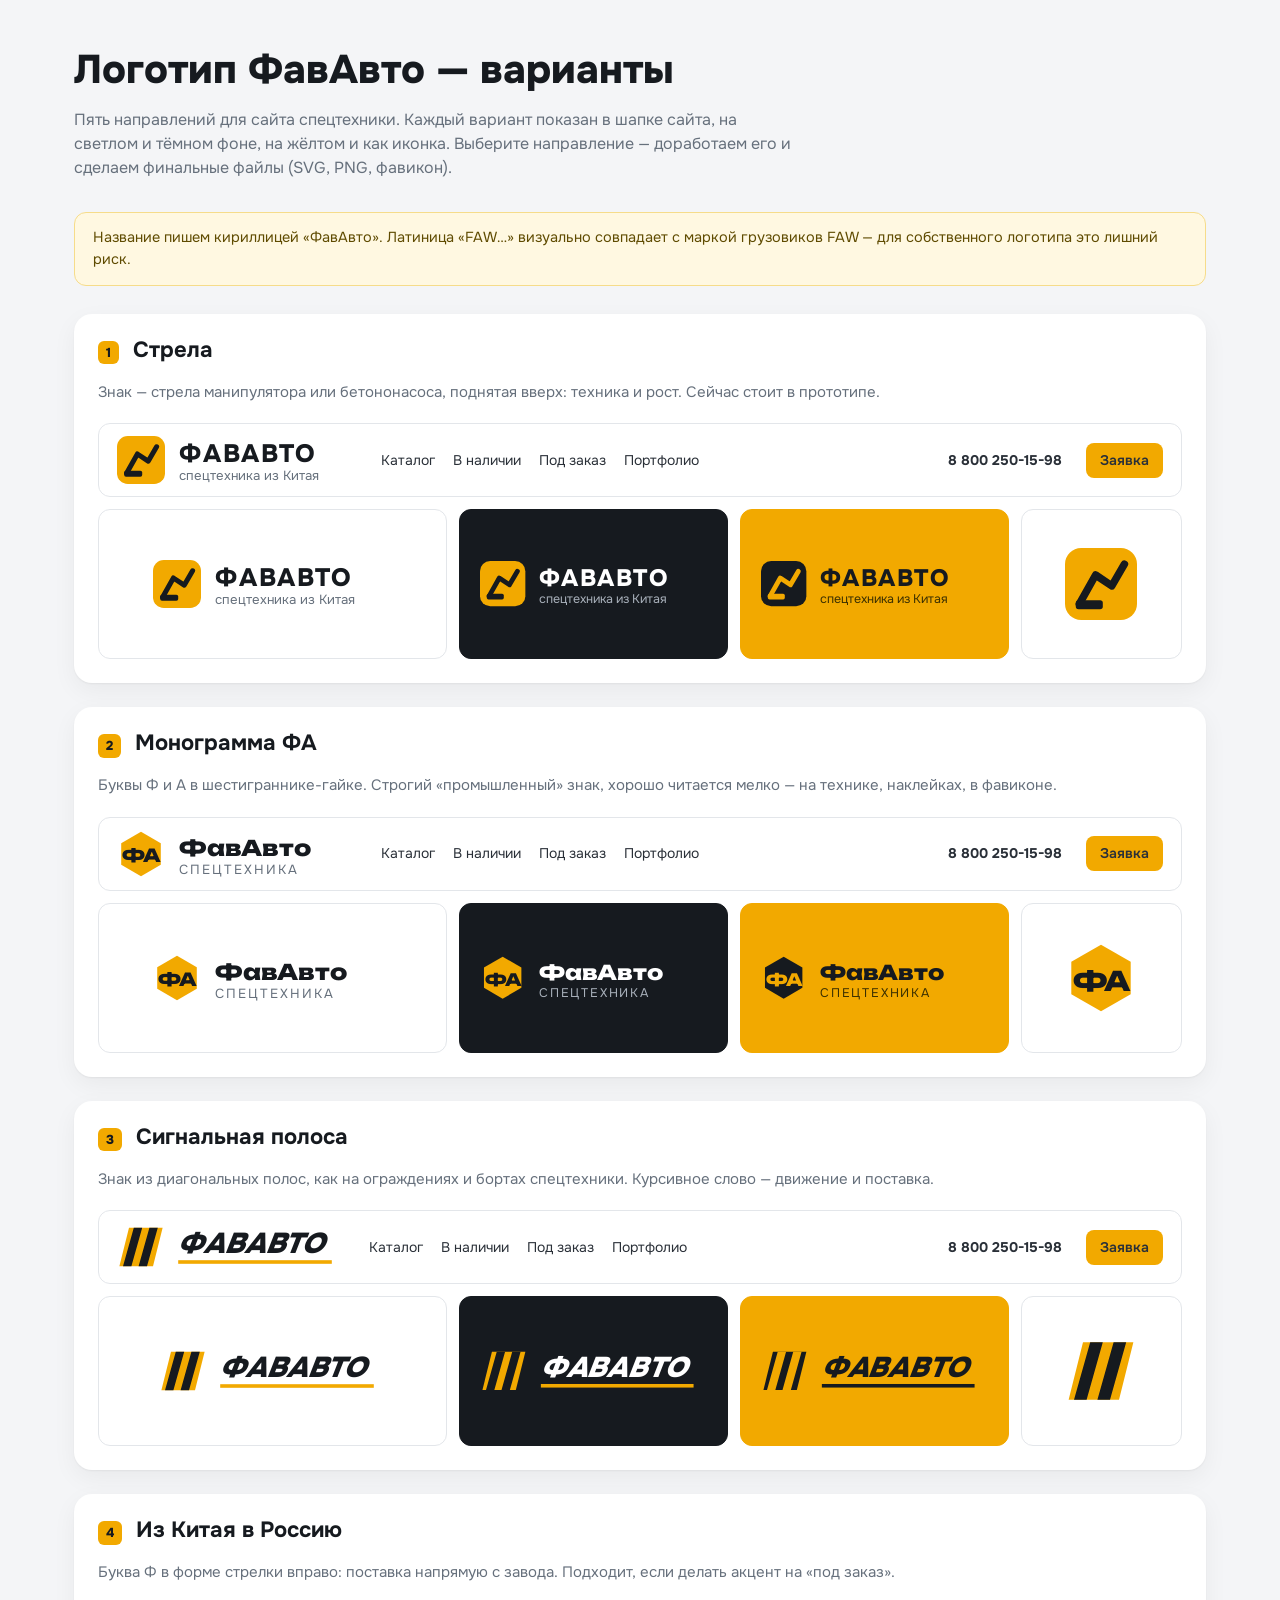
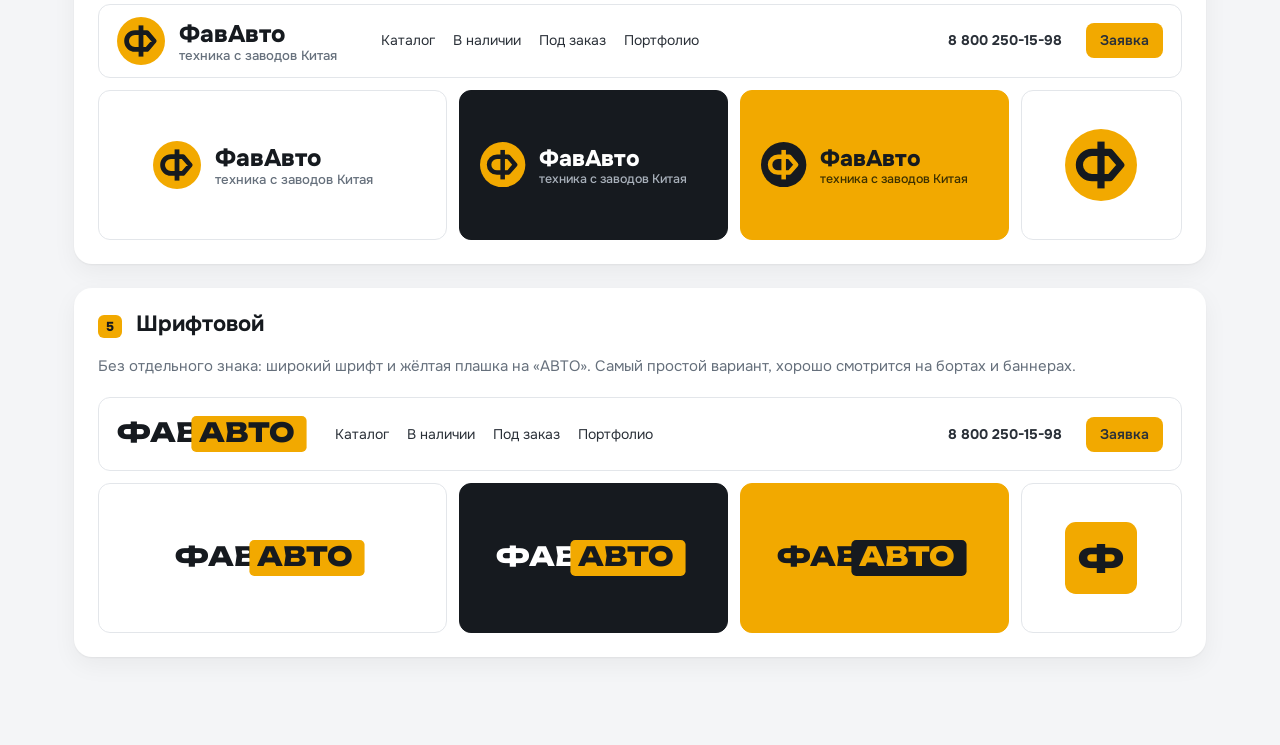
==== logo.html @ 9cebc517 "Погрузчики MGP в каталоге, варианты логотипа Co-Authored-By: Claude Opus 5.5 <noreply@anthropic.com>" ====
<!doctype html>
<html lang="ru">
<head>
<meta charset="utf-8">
<meta name="viewport" content="width=device-width, initial-scale=1">
<meta name="robots" content="noindex, nofollow">
<title>ФавАвто — варианты логотипа</title>
<link rel="preconnect" href="https://fonts.googleapis.com">
<link rel="preconnect" href="https://fonts.gstatic.com" crossorigin>
<link href="https://fonts.googleapis.com/css2?family=Onest:wght@400;500;700;800;900&family=Unbounded:wght@600;800&display=swap" rel="stylesheet">
<style>
:root{--ink:#161a1f;--mut:#66707c;--line:#e3e6ea;--bg:#f4f5f7;--acc:#F2A900}
*{box-sizing:border-box}
body{margin:0;background:var(--bg);color:var(--ink);font:16px/1.5 Onest,system-ui,sans-serif}
.wrap{max-width:1180px;margin:0 auto;padding:40px 24px 64px}
h1{font-size:clamp(28px,4vw,40px);margin:0 0 8px;font-weight:800}
.lead{color:var(--mut);margin:0 0 32px;max-width:720px}
.v{background:#fff;border-radius:18px;box-shadow:0 1px 2px rgba(0,0,0,.05),0 8px 24px rgba(0,0,0,.05);margin-bottom:24px;overflow:hidden}
.v-head{display:flex;align-items:baseline;gap:14px;padding:20px 24px 0;flex-wrap:wrap}
.v-head b{font-size:13px;font-weight:800;background:var(--acc);border-radius:6px;padding:2px 8px}
.v-head h2{margin:0;font-size:22px}
.v-head p{margin:0;color:var(--mut);font-size:15px;flex-basis:100%}
.v-body{display:grid;grid-template-columns:1.3fr 1fr 1fr .6fr;gap:12px;padding:20px 24px 24px}
.tile{border-radius:12px;display:flex;align-items:center;justify-content:center;padding:28px 20px;min-height:150px;border:1px solid var(--line)}
.tile.dark{background:#161a1f;border-color:#161a1f}
.tile.acc{background:var(--acc);border-color:var(--acc)}
.tile svg{max-width:100%;height:auto}
.hdr svg{flex:none}
.tile.ico svg{width:72px;height:72px}
.hdr{grid-column:1/-1;display:flex;align-items:center;gap:24px;border:1px solid var(--line);border-radius:12px;padding:12px 18px;font-size:14px;color:#2a3038}
.hdr nav{display:flex;gap:18px;margin-right:auto}
.hdr .ph{font-weight:700}
.hdr .b{background:var(--acc);border-radius:8px;padding:7px 14px;font-weight:600}
.warn{background:#fff8e1;border:1px solid #f6dc8a;border-radius:12px;padding:14px 18px;font-size:14.5px;color:#5f4b00;margin-bottom:28px}
@media (max-width:860px){.v-body{grid-template-columns:1fr 1fr}.hdr nav{display:none}}
@media (max-width:520px){.wrap{padding:28px 16px 48px}.v-body{grid-template-columns:1fr;padding:16px}.hdr .ph{display:none}}
</style>
</head>
<body>
<div class="wrap">
  <h1>Логотип ФавАвто — варианты</h1>
  <p class="lead">Пять направлений для сайта спецтехники. Каждый вариант показан в шапке сайта, на светлом и тёмном фоне, на жёлтом и как иконка. Выберите направление — доработаем его и сделаем финальные файлы (SVG, PNG, фавикон).</p>
  <div class="warn">Название пишем кириллицей «ФавАвто». Латиница «FAW…» визуально совпадает с маркой грузовиков FAW — для собственного логотипа это лишний риск.</div>
  <div id="list"></div>
</div>
<script>
const Y = '#F2A900', K = '#161a1f';
// каждый вариант: знак (40×40) и слово; f — цвет текста, s — цвет подписи
const V = [
  {t: 'Стрела', d: 'Знак — стрела манипулятора или бетононасоса, поднятая вверх: техника и рост. Сейчас стоит в прототипе.',
   mark: (bg, fg) => `<rect width="40" height="40" rx="9" fill="${bg}"/><path d="M8 31 17 15l9 6 7-12" fill="none" stroke="${fg}" stroke-width="4.2" stroke-linecap="round" stroke-linejoin="round"/><rect x="6" y="29" width="15" height="5" rx="1.5" fill="${fg}"/>`,
   word: (f, s, a = Y, ai = K) => `<text x="52" y="22" font-family="Onest" font-weight="800" font-size="21" letter-spacing="1.3" fill="${f}">ФАВАВТО</text><text x="52" y="37" font-family="Onest" font-size="11" fill="${s}">спецтехника из Китая</text>`, w: 200},
  {t: 'Монограмма ФА', d: 'Буквы Ф и А в шестиграннике-гайке. Строгий «промышленный» знак, хорошо читается мелко — на технике, наклейках, в фавиконе.',
   mark: (bg, fg) => `<path d="M20 1.5 36.5 11v18L20 38.5 3.5 29V11z" fill="${bg}"/><text x="20" y="27" text-anchor="middle" font-family="Unbounded" font-weight="800" font-size="15" fill="${fg}" letter-spacing="-1">ФА</text>`,
   word: (f, s, a = Y, ai = K) => `<text x="52" y="22" font-family="Unbounded" font-weight="800" font-size="18" fill="${f}">ФавАвто</text><text x="52" y="37" font-family="Onest" font-size="11" letter-spacing="1.6" fill="${s}">СПЕЦТЕХНИКА</text>`, w: 200},
  {t: 'Сигнальная полоса', d: 'Знак из диагональных полос, как на ограждениях и бортах спецтехники. Курсивное слово — движение и поставка.',
   mark: (bg, fg) => `<path d="M10 4h28L30 36H2z" fill="${bg}"/><path d="M14 4h7L12 36H5zM27 4h7l-9 32h-7z" fill="${fg}"/>`,
   word: (f, s, a = Y, ai = K) => `<text x="50" y="25" font-family="Onest" font-weight="900" font-style="italic" font-size="24" fill="${f}" transform="skewX(-8)" transform-origin="50 25">ФАВАВТО</text><rect x="51" y="31" width="128" height="3" fill="${a}"/>`, w: 190},
  {t: 'Из Китая в Россию', d: 'Буква Ф в форме стрелки вправо: поставка напрямую с завода. Подходит, если делать акцент на «под заказ».',
   mark: (bg, fg) => `<rect width="40" height="40" rx="20" fill="${bg}"/><path d="M18 7h4v26h-4z" fill="${fg}"/><path d="M20 13h-5a7 7 0 0 0 0 14h5M20 13h5l6 7-6 7h-5" fill="none" stroke="${fg}" stroke-width="4" stroke-linejoin="round"/>`,
   word: (f, s, a = Y, ai = K) => `<text x="52" y="21" font-family="Onest" font-weight="800" font-size="20" fill="${f}">ФавАвто</text><text x="52" y="36" font-family="Onest" font-weight="500" font-size="11" fill="${s}">техника с заводов Китая</text>`, w: 200},
  {t: 'Шрифтовой', d: 'Без отдельного знака: широкий шрифт и жёлтая плашка на «АВТО». Самый простой вариант, хорошо смотрится на бортах и баннерах.',
   mark: (bg, fg) => `<rect width="40" height="40" rx="6" fill="${bg}"/><text x="20" y="28" text-anchor="middle" font-family="Unbounded" font-weight="800" font-size="20" fill="${fg}">Ф</text>`,
   word: (f, s, a = Y, ai = K) => `<text x="0" y="27" font-family="Unbounded" font-weight="800" font-size="22" fill="${f}">ФАВ</text><rect x="62" y="5" width="96" height="30" rx="4" fill="${a}"/><text x="68" y="27" font-family="Unbounded" font-weight="800" font-size="22" fill="${ai}">АВТО</text>`, w: 162, noMark: true},
];
const logo = (v, f, s, bg, fg, a, ai) => `<svg viewBox="0 0 ${v.w} 40" width="${v.w * 1.2}" height="48">${v.noMark ? '' : v.mark(bg, fg)}${v.word(f, s, a, ai)}</svg>`;
document.getElementById('list').innerHTML = V.map((v, i) => `<div class="v">
  <div class="v-head"><b>${i + 1}</b><h2>${v.t}</h2><p>${v.d}</p></div>
  <div class="v-body">
    <div class="hdr">${logo(v, K, '#66707c', Y, K)}<nav><span>Каталог</span><span>В наличии</span><span>Под заказ</span><span>Портфолио</span></nav><span class="ph">8 800 250-15-98</span><span class="b">Заявка</span></div>
    <div class="tile">${logo(v, K, '#66707c', Y, K)}</div>
    <div class="tile dark">${logo(v, '#fff', '#a9b1bb', Y, K)}</div>
    <div class="tile acc">${logo(v, K, '#3b3000', K, Y, K, Y)}</div>
    <div class="tile ico"><svg viewBox="0 0 40 40">${v.mark(Y, K)}</svg></div>
  </div></div>`).join('');
</script>
</body>
</html>
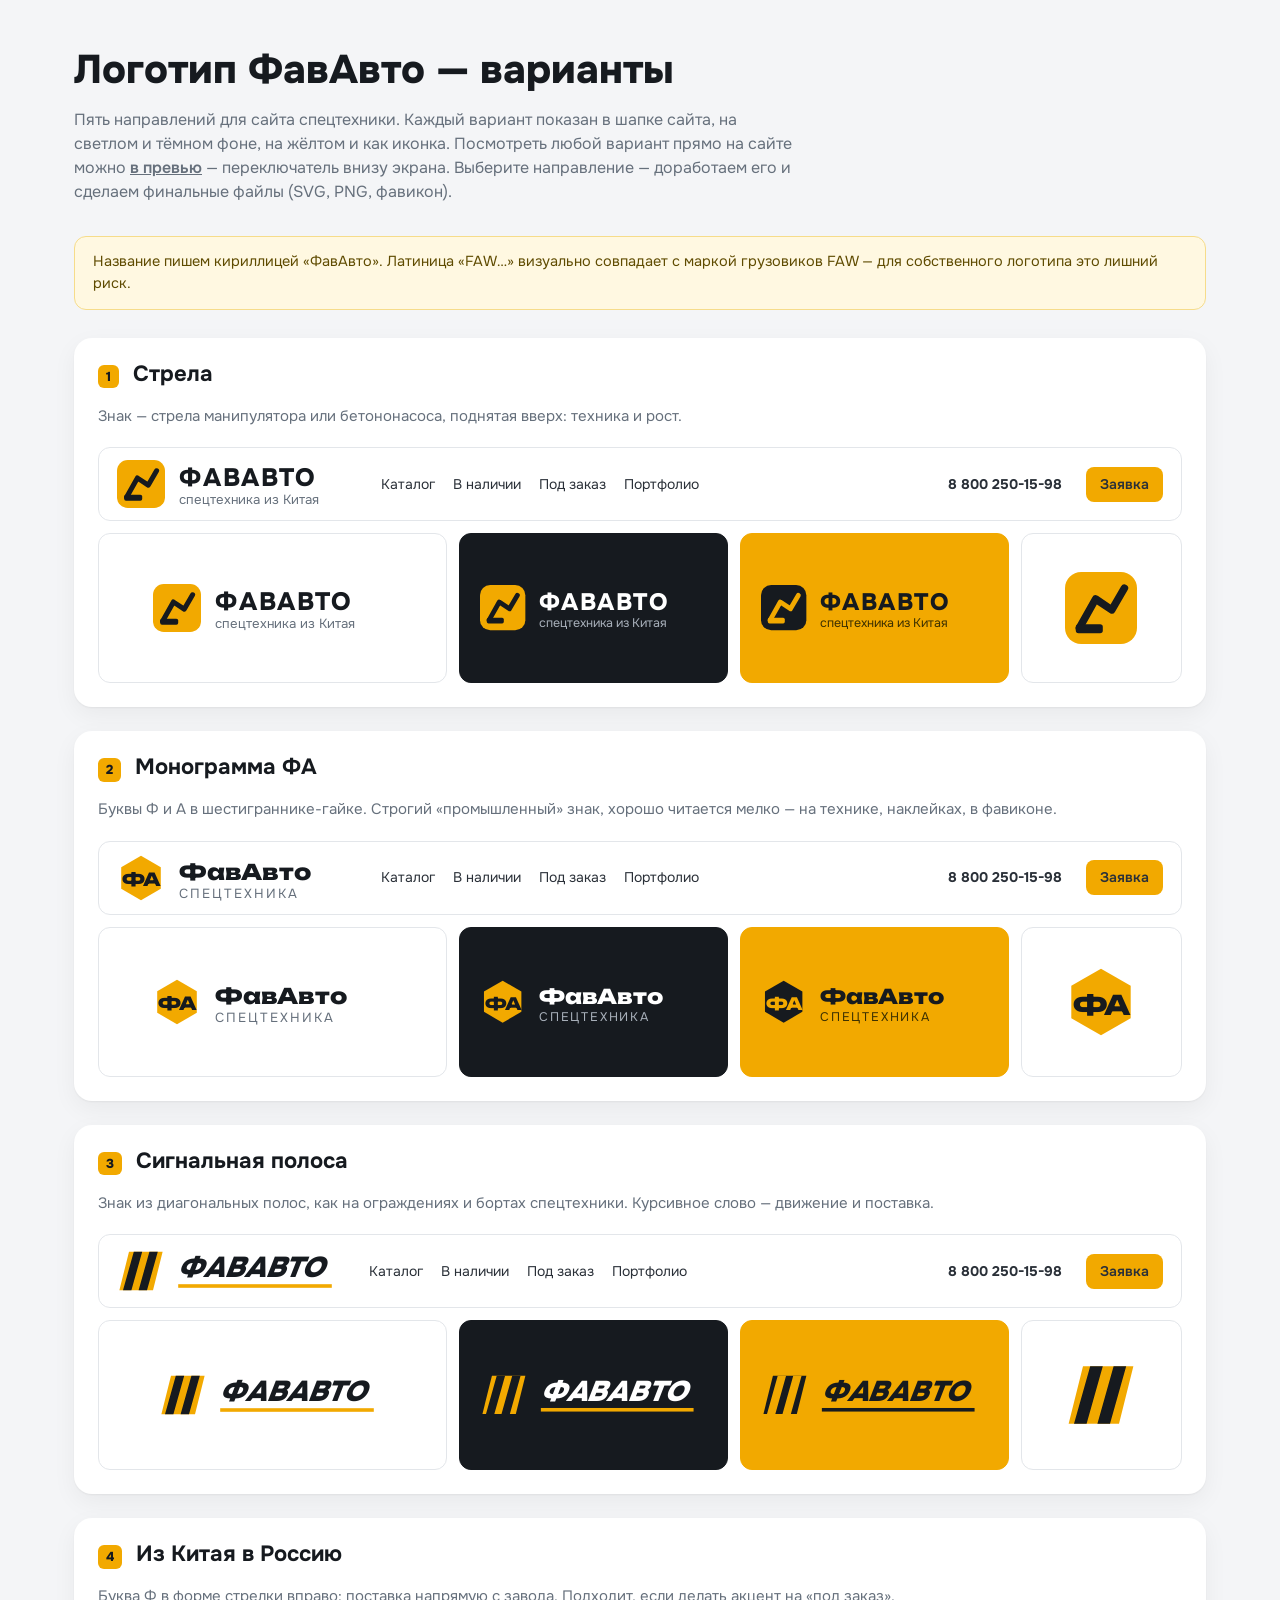
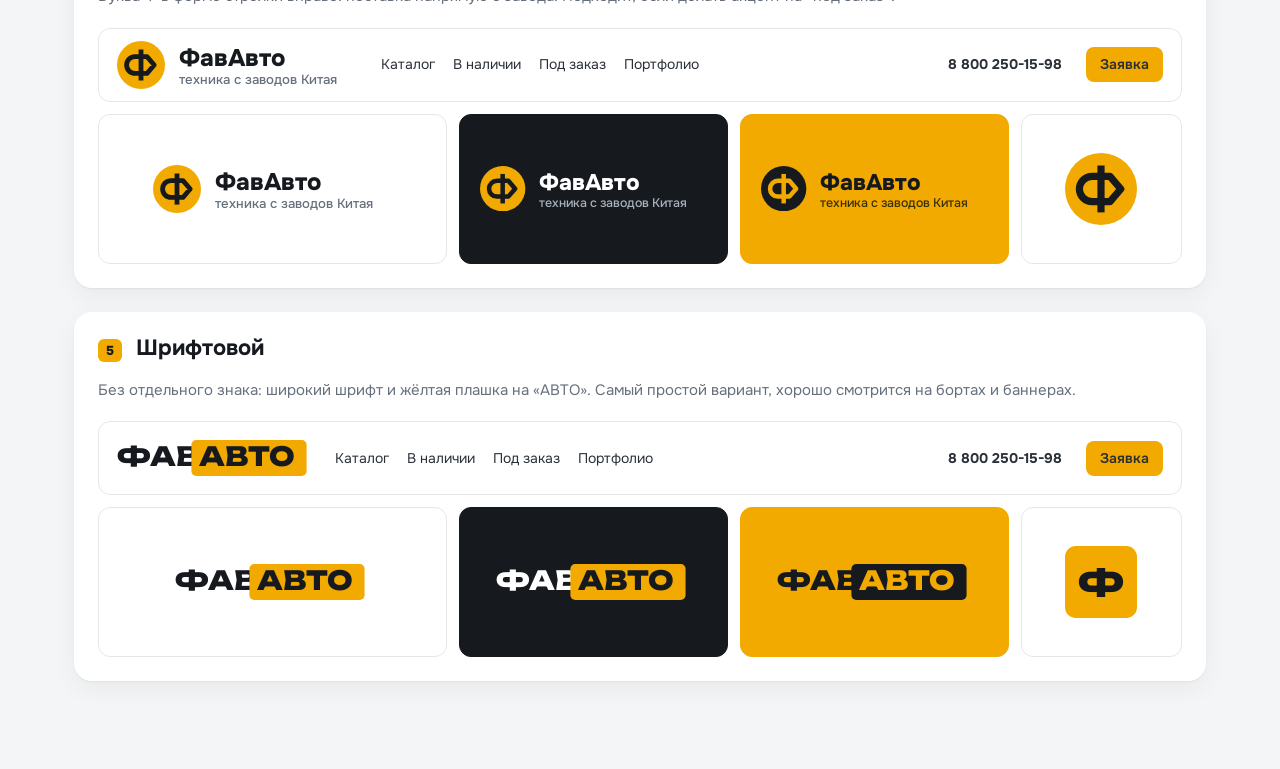
==== commit c9ffdd8e: "Переключатель вариантов логотипа в превью Co-Authored-By: Claude Opus 5.5 <noreply@anthropic.com>" ====
--- a/logo.html
+++ b/logo.html
@@ -39,31 +39,12 @@
 <body>
 <div class="wrap">
   <h1>Логотип ФавАвто — варианты</h1>
-  <p class="lead">Пять направлений для сайта спецтехники. Каждый вариант показан в шапке сайта, на светлом и тёмном фоне, на жёлтом и как иконка. Выберите направление — доработаем его и сделаем финальные файлы (SVG, PNG, фавикон).</p>
+  <p class="lead">Пять направлений для сайта спецтехники. Каждый вариант показан в шапке сайта, на светлом и тёмном фоне, на жёлтом и как иконка. Посмотреть любой вариант прямо на сайте можно <a href="./" style="color:inherit;font-weight:600">в превью</a> — переключатель внизу экрана. Выберите направление — доработаем его и сделаем финальные файлы (SVG, PNG, фавикон).</p>
   <div class="warn">Название пишем кириллицей «ФавАвто». Латиница «FAW…» визуально совпадает с маркой грузовиков FAW — для собственного логотипа это лишний риск.</div>
   <div id="list"></div>
 </div>
+<script src="logos.js"></script>
 <script>
-const Y = '#F2A900', K = '#161a1f';
-// каждый вариант: знак (40×40) и слово; f — цвет текста, s — цвет подписи
-const V = [
-  {t: 'Стрела', d: 'Знак — стрела манипулятора или бетононасоса, поднятая вверх: техника и рост. Сейчас стоит в прототипе.',
-   mark: (bg, fg) => `<rect width="40" height="40" rx="9" fill="${bg}"/><path d="M8 31 17 15l9 6 7-12" fill="none" stroke="${fg}" stroke-width="4.2" stroke-linecap="round" stroke-linejoin="round"/><rect x="6" y="29" width="15" height="5" rx="1.5" fill="${fg}"/>`,
-   word: (f, s, a = Y, ai = K) => `<text x="52" y="22" font-family="Onest" font-weight="800" font-size="21" letter-spacing="1.3" fill="${f}">ФАВАВТО</text><text x="52" y="37" font-family="Onest" font-size="11" fill="${s}">спецтехника из Китая</text>`, w: 200},
-  {t: 'Монограмма ФА', d: 'Буквы Ф и А в шестиграннике-гайке. Строгий «промышленный» знак, хорошо читается мелко — на технике, наклейках, в фавиконе.',
-   mark: (bg, fg) => `<path d="M20 1.5 36.5 11v18L20 38.5 3.5 29V11z" fill="${bg}"/><text x="20" y="27" text-anchor="middle" font-family="Unbounded" font-weight="800" font-size="15" fill="${fg}" letter-spacing="-1">ФА</text>`,
-   word: (f, s, a = Y, ai = K) => `<text x="52" y="22" font-family="Unbounded" font-weight="800" font-size="18" fill="${f}">ФавАвто</text><text x="52" y="37" font-family="Onest" font-size="11" letter-spacing="1.6" fill="${s}">СПЕЦТЕХНИКА</text>`, w: 200},
-  {t: 'Сигнальная полоса', d: 'Знак из диагональных полос, как на ограждениях и бортах спецтехники. Курсивное слово — движение и поставка.',
-   mark: (bg, fg) => `<path d="M10 4h28L30 36H2z" fill="${bg}"/><path d="M14 4h7L12 36H5zM27 4h7l-9 32h-7z" fill="${fg}"/>`,
-   word: (f, s, a = Y, ai = K) => `<text x="50" y="25" font-family="Onest" font-weight="900" font-style="italic" font-size="24" fill="${f}" transform="skewX(-8)" transform-origin="50 25">ФАВАВТО</text><rect x="51" y="31" width="128" height="3" fill="${a}"/>`, w: 190},
-  {t: 'Из Китая в Россию', d: 'Буква Ф в форме стрелки вправо: поставка напрямую с завода. Подходит, если делать акцент на «под заказ».',
-   mark: (bg, fg) => `<rect width="40" height="40" rx="20" fill="${bg}"/><path d="M18 7h4v26h-4z" fill="${fg}"/><path d="M20 13h-5a7 7 0 0 0 0 14h5M20 13h5l6 7-6 7h-5" fill="none" stroke="${fg}" stroke-width="4" stroke-linejoin="round"/>`,
-   word: (f, s, a = Y, ai = K) => `<text x="52" y="21" font-family="Onest" font-weight="800" font-size="20" fill="${f}">ФавАвто</text><text x="52" y="36" font-family="Onest" font-weight="500" font-size="11" fill="${s}">техника с заводов Китая</text>`, w: 200},
-  {t: 'Шрифтовой', d: 'Без отдельного знака: широкий шрифт и жёлтая плашка на «АВТО». Самый простой вариант, хорошо смотрится на бортах и баннерах.',
-   mark: (bg, fg) => `<rect width="40" height="40" rx="6" fill="${bg}"/><text x="20" y="28" text-anchor="middle" font-family="Unbounded" font-weight="800" font-size="20" fill="${fg}">Ф</text>`,
-   word: (f, s, a = Y, ai = K) => `<text x="0" y="27" font-family="Unbounded" font-weight="800" font-size="22" fill="${f}">ФАВ</text><rect x="62" y="5" width="96" height="30" rx="4" fill="${a}"/><text x="68" y="27" font-family="Unbounded" font-weight="800" font-size="22" fill="${ai}">АВТО</text>`, w: 162, noMark: true},
-];
-const logo = (v, f, s, bg, fg, a, ai) => `<svg viewBox="0 0 ${v.w} 40" width="${v.w * 1.2}" height="48">${v.noMark ? '' : v.mark(bg, fg)}${v.word(f, s, a, ai)}</svg>`;
 document.getElementById('list').innerHTML = V.map((v, i) => `<div class="v">
   <div class="v-head"><b>${i + 1}</b><h2>${v.t}</h2><p>${v.d}</p></div>
   <div class="v-body">
